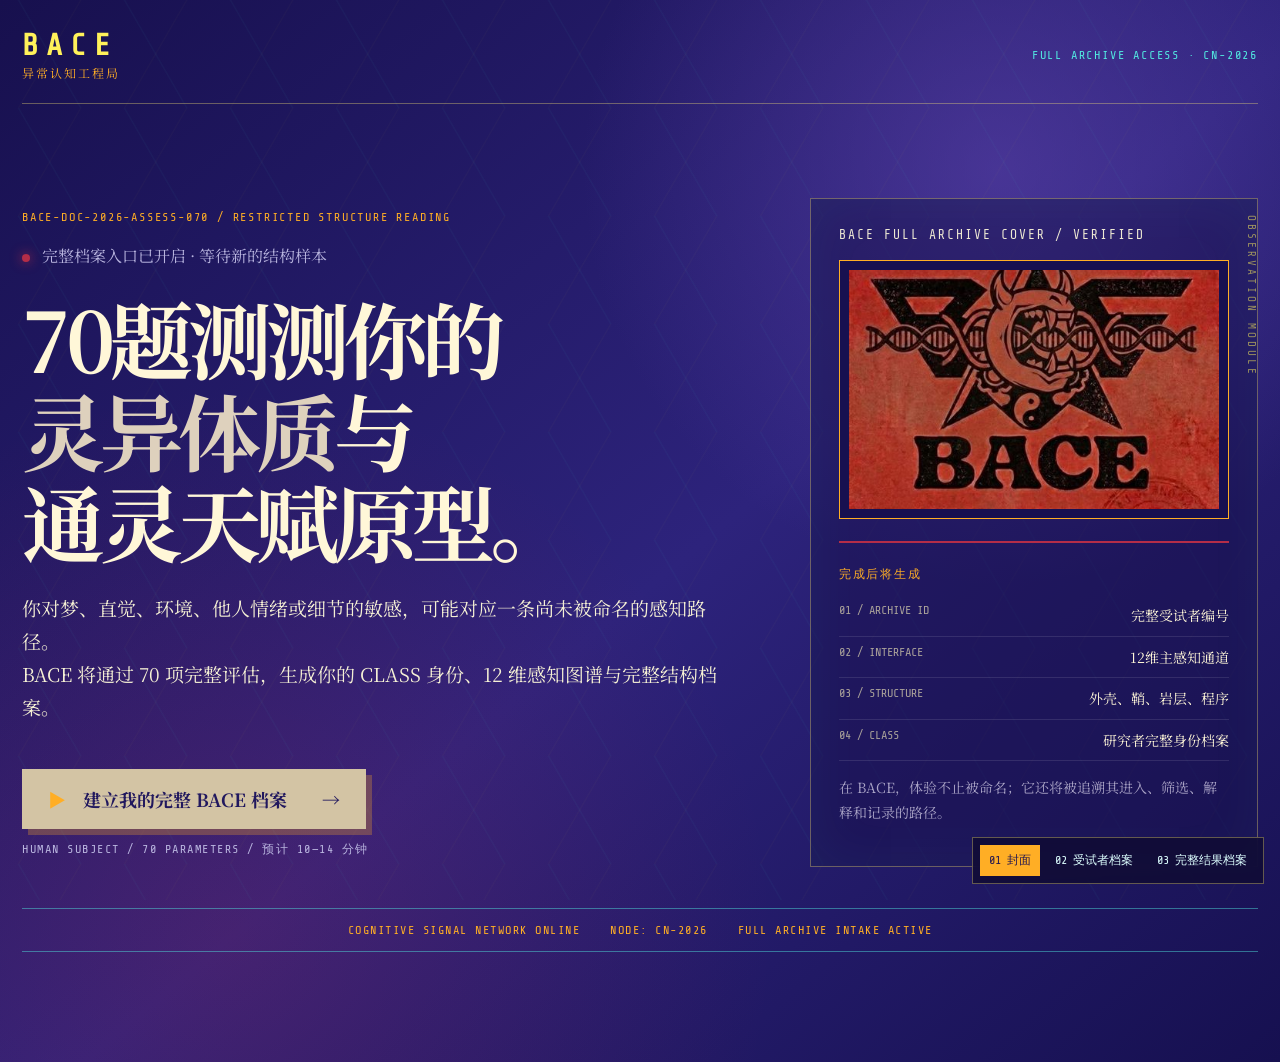
==== full70-archive-preview.html @ aa789748 "发布70题灵异体质完整档案移动端预览" ====
<!doctype html>
<html lang="zh-CN">
<head>
  <meta charset="utf-8">
  <meta name="viewport" content="width=device-width, initial-scale=1">
  <title>BACE｜70题完整结构档案 · 视觉预览</title>
  <link rel="preconnect" href="https://fonts.googleapis.com">
  <link rel="preconnect" href="https://fonts.gstatic.com" crossorigin>
  <link href="https://fonts.googleapis.com/css2?family=Noto+Serif+SC:wght@400;600;700;900&family=Share+Tech+Mono&display=swap" rel="stylesheet">
  <style>
    :root{--night:#19105a;--night2:#261e73;--paper:rgba(37,29,103,.75);--ink:#fff7d8;--yellow:#fff15a;--amber:#ffae25;--cyan:#52e9e1;--red:#b42d48;--line:rgba(255,235,117,.35);--muted:#b9b5df}*{box-sizing:border-box}html{background:#17104e}body{margin:0;min-height:100vh;color:var(--ink);font:16px/1.75 "Noto Serif SC",serif;background:radial-gradient(circle at 78% 16%,rgba(95,69,174,.55),transparent 26rem),radial-gradient(circle at 18% 88%,rgba(175,32,65,.19),transparent 34rem),linear-gradient(140deg,#17104e,#2d237c 53%,#161050)}body:before{content:"";position:fixed;inset:0;opacity:.34;pointer-events:none;background:linear-gradient(60deg,transparent 47%,rgba(82,233,225,.12) 48%,transparent 49%) 0 0/106px 108px,linear-gradient(120deg,transparent 47%,rgba(255,241,90,.08) 48%,transparent 49%) 0 0/106px 108px}.shell{position:relative;width:min(1240px,calc(100% - 44px));margin:auto;padding:28px 0 70px}.top{display:flex;justify-content:space-between;align-items:center;border-bottom:1px solid var(--line);padding:0 0 22px}.brand{font:700 30px "Share Tech Mono";letter-spacing:8px;color:var(--yellow)}.brand small{display:block;margin-top:2px;color:var(--amber);font:12px "Noto Serif SC";letter-spacing:2px}.mono,.eyebrow{font:12px/1.5 "Share Tech Mono";letter-spacing:1.8px}.eyebrow{color:var(--amber)}.mono{color:var(--cyan)}.screen{display:none}.screen.active{display:block}.hero{min-height:78vh;padding:92px 0 40px}.hero-grid{display:grid;grid-template-columns:1.15fr .72fr;gap:72px;align-items:center}.status{color:var(--muted)}.status i{display:inline-block;width:8px;height:8px;margin-right:8px;border-radius:50%;background:var(--red);box-shadow:0 0 12px var(--red)}h1{margin:22px 0 24px;font-size:clamp(50px,6.5vw,88px);line-height:1.1;letter-spacing:-.06em}h1 em{font-style:normal;color:#ded1bd}.lead{max-width:700px;font-size:19px;color:#f5f0d4}.primary{margin-top:26px;padding:17px 26px;border:0;background:#d3c4a4;color:#21185e;font:700 18px "Noto Serif SC";cursor:pointer;box-shadow:6px 6px 0 rgba(255,174,37,.28)}.primary span{color:var(--amber);margin-right:12px}.primary b{margin-left:30px}.entry-note{color:var(--muted);font:12px "Share Tech Mono";letter-spacing:1.5px}.cover-panel{position:relative;border:1px solid var(--line);padding:28px;background:rgba(26,19,77,.52);box-shadow:inset 0 0 56px rgba(82,233,225,.05)}.cover-panel:after{content:"OBSERVATION MODULE";position:absolute;right:-1px;top:16px;writing-mode:vertical-rl;color:rgba(255,241,90,.55);font:11px "Share Tech Mono";letter-spacing:3px}.cover-title{margin:0 0 18px;color:#eee9d3;font:13px "Share Tech Mono";letter-spacing:2px}.badge{margin:0;border:1px solid var(--amber);padding:9px;background:#171050}.badge img{display:block;width:100%;aspect-ratio:1.55;object-fit:cover}.panel-rule{height:2px;margin:22px 0;background:var(--red)}.cover-panel dl{margin:0}.cover-panel dl div{display:flex;justify-content:space-between;gap:8px;padding:8px 0;border-bottom:1px solid rgba(255,255,255,.1)}.cover-panel dt{color:#aaa29a;font:12px "Share Tech Mono"}.cover-panel dd{margin:0;font-size:14px}.panel-foot{color:#aaa4c6;font-size:14px}.file-line{display:flex;justify-content:center;gap:30px;margin-top:38px;padding:14px 0;border-top:1px solid rgba(82,233,225,.45);border-bottom:1px solid rgba(82,233,225,.45);font:12px "Share Tech Mono";letter-spacing:1.5px;color:var(--amber)}.dossier{width:min(860px,100%);margin:auto;padding:86px 0}.dossier h2{margin:12px 0 4px;font-size:47px;letter-spacing:-.04em}.muted{color:var(--cyan)}.archive-form{margin-top:38px}.archive-form label{display:block;margin:0 0 24px;color:#f9f0cf}.archive-form input,.archive-form select{display:block;width:100%;padding:12px 4px 11px;border:0;border-bottom:1px solid rgba(255,241,90,.5);background:transparent;color:var(--ink);font:18px "Noto Serif SC";outline:0}.archive-form select{appearance:auto}.archive-form option{background:#20185f}.field-note{display:block;margin-top:7px;color:var(--cyan);font-size:13px}.two{display:grid;grid-template-columns:1fr 1fr;gap:34px}.archive-form fieldset{margin:34px 0 25px;padding:17px 20px;border:1px solid rgba(82,233,225,.55)}.archive-form legend{padding:0 10px;color:var(--cyan)}.radio{display:inline-flex!important;align-items:center;gap:7px;margin:0 26px 0 0!important}.radio input{display:inline;width:auto;margin:0}.result{padding:60px 0}.result-head{display:flex;justify-content:space-between;align-items:center}.text-button{border:0;background:none;color:var(--cyan);font:inherit;cursor:pointer}.profile-grid{display:grid;grid-template-columns:330px 1fr;margin-top:18px;border:1px solid var(--line)}.identity-card{position:relative;padding:30px;border-right:1px solid var(--line);background:linear-gradient(145deg,rgba(255,174,37,.12),rgba(37,29,103,.28))}.stamp{display:inline-block;border:1px solid var(--amber);padding:5px 9px;color:var(--amber);font:11px "Share Tech Mono";letter-spacing:1px}.identity-card h2{margin:19px 0 2px;font-size:42px}.role-mark{display:grid;place-items:center;width:116px;height:116px;margin:28px 0;border:2px solid var(--yellow);border-radius:50%;color:var(--yellow);font:52px "Share Tech Mono";box-shadow:0 0 0 12px rgba(255,241,90,.06)}.role-card{padding:35px}.role-card h1{margin:12px 0 2px;font-size:clamp(48px,6vw,76px);color:var(--yellow)}.role-card h3{margin:0;color:var(--cyan);font:16px "Share Tech Mono"}.tag-row{display:flex;flex-wrap:wrap;gap:8px;margin:20px 0}.tag-row span{border:1px solid rgba(82,233,225,.5);padding:4px 10px;color:#bffefa;font-size:14px}.role-card blockquote{margin:22px 0 0;padding-left:17px;border-left:3px solid var(--amber);color:#fff1ba}.structural-head{display:flex;justify-content:space-between;align-items:end;margin-top:45px;padding-bottom:13px;border-bottom:1px solid var(--line)}.structural-head h2{margin:0;font-size:31px}.layer-grid{display:grid;grid-template-columns:repeat(4,1fr);gap:1px;margin-top:1px;background:var(--line);border:1px solid var(--line)}.layer{min-height:258px;padding:22px;background:rgba(25,18,79,.88)}.layer:nth-child(2){background:rgba(36,40,113,.94)}.layer:nth-child(3){background:rgba(56,39,114,.9)}.layer:nth-child(4){background:rgba(78,43,90,.86)}.layer h3{margin:8px 0;color:var(--yellow);font-size:23px}.layer p:last-child{color:#e7e1fa;font-size:14px}.matrix{margin-top:24px;padding:25px;border:1px solid var(--line);background:rgba(25,18,79,.62)}.matrix-top{display:flex;justify-content:space-between;gap:20px;padding-bottom:14px;border-bottom:1px solid var(--line)}.matrix h2{margin:4px 0 0;font-size:30px}.trait-grid{display:grid;grid-template-columns:repeat(2,1fr);gap:0 32px;margin-top:12px}.trait{display:grid;grid-template-columns:128px 1fr 42px;gap:10px;align-items:center;padding:10px 0;border-bottom:1px solid rgba(255,255,255,.09);font-size:13px}.trait i{display:block;height:7px;background:#141049}.trait b{display:block;height:100%;background:linear-gradient(90deg,var(--cyan),var(--yellow))}.trait strong{font:13px "Share Tech Mono";color:var(--yellow)}.relation-grid{display:grid;grid-template-columns:1.2fr .8fr;gap:18px;margin-top:22px}.note{padding:24px;border:1px solid var(--line);background:rgba(38,29,103,.7)}.note h2{margin:6px 0 10px;font-size:22px}.note p:last-child{margin:0;color:#e9e6ff}.quick-nav{position:fixed;right:16px;bottom:16px;display:flex;gap:6px;padding:7px;background:rgba(16,12,53,.88);border:1px solid var(--line);backdrop-filter:blur(8px)}.quick-nav button{border:0;background:transparent;color:#dff;cursor:pointer;font:12px "Share Tech Mono";padding:7px 9px}.quick-nav button.active{background:var(--amber);color:#251850}@media(max-width:760px){.shell{width:min(100% - 24px,1240px);padding-top:18px}.top .mono{display:none}.hero{padding-top:52px}.hero-grid,.profile-grid,.relation-grid{grid-template-columns:1fr}.cover-panel{margin-top:4px}.file-line{flex-wrap:wrap;gap:10px;text-align:center}.two,.layer-grid{grid-template-columns:1fr}.dossier{padding:55px 0}.dossier h2{font-size:39px}.profile-grid .identity-card{border-right:0;border-bottom:1px solid var(--line)}.trait-grid{grid-template-columns:1fr}.matrix-top{display:block}.role-card{padding:25px}.role-card h1{font-size:53px}.hero h1{font-size:53px}}
  </style>
</head>
<body>
  <main class="shell">
    <header class="top"><div class="brand">BACE<small>异常认知工程局</small></div><div class="mono">FULL ARCHIVE ACCESS · CN-2026</div></header>
    <section id="cover" class="screen active hero">
      <div class="hero-grid"><div><p class="eyebrow">BACE-DOC-2026-ASSESS-070 / RESTRICTED STRUCTURE READING</p><p class="status"><i></i> 完整档案入口已开启 · 等待新的结构样本</p><h1>你感知到的，<br>究竟从何处<em>进入</em>？</h1><p class="lead">20 题记录你最活跃的感知方向。70 题完整评估将继续读取你的灵骸外壳、鞘—皮质屏蔽体、核心信念岩层与认知程序，生成一份完整的 BACE 研究者结构档案。</p><button class="primary" onclick="show('subject')"><span>▶</span> 建立我的完整 BACE 档案 <b>→</b></button><p class="entry-note">HUMAN SUBJECT / 70 PARAMETERS / 预计 10—14 分钟</p></div><aside class="cover-panel"><p class="cover-title">BACE FULL ARCHIVE COVER / VERIFIED</p><figure class="badge"><img src="assets/bace-badge-cover.jpg" alt="BACE异常认知工程局徽章封面"></figure><div class="panel-rule"></div><p class="eyebrow">完成后将生成</p><dl><div><dt>01 / ARCHIVE ID</dt><dd>完整受试者编号</dd></div><div><dt>02 / INTERFACE</dt><dd>12维主感知通道</dd></div><div><dt>03 / STRUCTURE</dt><dd>外壳、鞘、岩层、程序</dd></div><div><dt>04 / CLASS</dt><dd>研究者完整身份档案</dd></div></dl><p class="panel-foot">在 BACE，体验不止被命名；它还将被追溯其进入、筛选、解释和记录的路径。</p></aside></div><div class="file-line"><span>COGNITIVE SIGNAL NETWORK ONLINE</span><span>NODE: CN-2026</span><span>FULL ARCHIVE INTAKE ACTIVE</span></div>
    </section>
    <section id="subject" class="screen dossier"><p class="eyebrow">SUBJECT REGISTRATION / 01 · FULL ARCHIVE</p><h2>建立完整受试者档案</h2><p class="muted">信息仅保留在你的当前浏览器中，用于生成本次完整结构档案。</p><form class="archive-form" onsubmit="event.preventDefault();show('result')"><label>受试者代号<input required maxlength="16" placeholder="例如：夜班观察员 / 北纬32号"><small class="field-note">建议使用“特征 + 身份”或“地点 + 编号”：如 梦境记录员、江北-07、静默观测者。</small></label><div class="two"><label>年龄区间<select><option>18岁以下</option><option selected>18—24岁</option><option>25—30岁</option><option>31—40岁</option><option>41岁以上</option></select></label><label>性别<select><option selected>不透露</option><option>男</option><option>女</option><option>其他 / 自定义</option></select></label></div><div class="two"><label>所在地区<input placeholder="例如：江苏·南京"><small class="field-note">填写省/直辖市 · 城市即可，例如：江苏·南京。</small></label><label>职业 / 当前主要身份<select><option selected>暂不填写</option><option>在校学生</option><option>上班族 / 企业职员</option><option>体制内 / 公共服务</option><option>专业技术 / 工程 / 生产</option><option>商业 / 销售 / 服务业</option><option>内容创作 / 自由职业</option><option>个体经营 / 创业者</option><option>转型中 / 退休</option></select><small class="field-note">按你当前最主要的状态选择即可，不需要精确到具体行业。</small></label></div><fieldset><legend>进入完整档案前，你更接近哪种状态？</legend><label class="radio"><input type="radio" name="state" checked> 普通观察者</label><label class="radio"><input type="radio" name="state"> 异常体验者</label><label class="radio"><input type="radio" name="state"> 研究兴趣者</label></fieldset><button class="primary" type="submit"><span>▶</span> 生成完整档案编号并开始读取 <b>→</b></button></form></section>
    <section id="result" class="screen result"><div class="result-head"><p class="eyebrow">SUBJECT STRUCTURE PROFILE / GENERATED</p><button class="text-button" onclick="show('cover')">重新建立档案 ↗</button></div><div class="profile-grid"><aside class="identity-card"><span class="stamp">L3 / α级高响应样本</span><p>完整受试者</p><h2>夜航记录员</h2><div class="role-mark">05</div><p class="mono">BACE-CN-70-042781</p><p>生成日期：2026.09.28</p><p class="mono">江苏 · 南京 / 未登记职业</p></aside><article class="role-card"><p class="eyebrow">PRIMARY CLASS / FULL RESEARCHER IDENTITY</p><h1>梦行者</h1><h3>CLASS-005 · DREAM INTERFACE PROFILE</h3><p>该样本以梦境通道为主入口，醒后保留较多叙事片段，并常以预知直觉与裂隙感知作为相邻通道。完整档案进一步显示：该体验并非只停留在梦本身，而会在筛选、解释和记录中持续形成个人结构。</p><div class="tag-row"><span>深眠接口者</span><span>梦境记录</span><span>求证岩层</span><span>双重校准</span></div><blockquote>“梦不是结论；它是一次等待现实校对的内部记录。”</blockquote></article></div><div class="structural-head"><div><p class="eyebrow">FULL STRUCTURE READING / 04 LAYERS</p><h2>你的完整感知结构</h2></div><p class="mono">70 PARAMETERS / FULL ARCHIVE</p></div><section class="layer-grid"><article class="layer"><p class="eyebrow">01 / 灵骸外壳</p><h3>梦境主接口型</h3><p>你首先通过梦境叙事、醒后画面与重复场景接收线索；预知直觉为次级协同入口。</p></article><article class="layer"><p class="eyebrow">02 / 鞘—皮质屏蔽体</p><h3>选择性通透型</h3><p>你有较明确的信息筛选节律。强烈体验进入后，通常仍能通过记录、休息或现实核对回到稳定状态。</p></article><article class="layer"><p class="eyebrow">03 / 核心信念岩层</p><h3>求证岩层</h3><p>面对难解释的体验，你更倾向追问来源、时间线和可核对信息，而不是急于把它当成定论。</p></article><article class="layer"><p class="eyebrow">04 / 认知程序群</p><h3>双重校准程序</h3><p>你会保留体验记录，也会在新的现实信息出现后回看、修正原先的解释与判断。</p></article></section><section class="matrix"><div class="matrix-top"><div><p class="eyebrow">COGNITIVE ATTRIBUTE MATRIX / FULL</p><h2>12维完整感知分布</h2></div><p class="mono">本次体验倾向 / 非能力等级</p></div><div class="trait-grid"><div class="trait"><span>T1 灵视</span><i><b style="width:52%"></b></i><strong>52%</strong></div><div class="trait"><span>T2 灵听</span><i><b style="width:38%"></b></i><strong>38%</strong></div><div class="trait"><span>T3 灵嗅／灵触</span><i><b style="width:46%"></b></i><strong>46%</strong></div><div class="trait"><span>T4 空间感知</span><i><b style="width:64%"></b></i><strong>64%</strong></div><div class="trait"><span>T5 预知直觉</span><i><b style="width:78%"></b></i><strong>78%</strong></div><div class="trait"><span>T6 梦境通道</span><i><b style="width:92%"></b></i><strong>92%</strong></div><div class="trait"><span>T7 共情感知</span><i><b style="width:57%"></b></i><strong>57%</strong></div><div class="trait"><span>T8 身体信号</span><i><b style="width:68%"></b></i><strong>68%</strong></div><div class="trait"><span>T9 裂隙感知</span><i><b style="width:72%"></b></i><strong>72%</strong></div><div class="trait"><span>T10 家族印记</span><i><b style="width:44%"></b></i><strong>44%</strong></div><div class="trait"><span>T11 环境共振</span><i><b style="width:66%"></b></i><strong>66%</strong></div><div class="trait"><span>T12 认知训练</span><i><b style="width:81%"></b></i><strong>81%</strong></div></div></section><section class="relation-grid"><article class="note"><p class="eyebrow">CLASS RELATION / FULL</p><h2>主—次—潜在角色关系</h2><p><b>主角色：梦行者</b>负责接收睡眠与梦境叙事中的线索；<b>次角色：预知者</b>让你倾向把重复梦境与现实中的时机、变化进行对照；<b>潜在角色：裂隙感应者</b>则解释了你为何会记住未闭合的片段、矛盾细节与“尚未结束”的感受。三者并非互相排斥，而是同一结构里的不同位置。</p></article><article class="note"><p class="eyebrow">ARCHIVE TASK / 07 DAYS</p><h2>下一步观察任务</h2><p>连续 7 天记录：入睡前状态、梦中关键词、醒后情绪、当天可核对事件。第 7 天回看时，只标出“重复出现”的线索，不对单次体验下结论。</p></article></section></section>
  </main>
  <nav class="quick-nav"><button class="active" onclick="show('cover',this)">01 封面</button><button onclick="show('subject',this)">02 受试者档案</button><button onclick="show('result',this)">03 完整结果档案</button></nav>
  <script>
    function show(id,button){document.querySelectorAll('.screen').forEach(x=>x.classList.remove('active'));document.getElementById(id).classList.add('active');document.querySelectorAll('.quick-nav button').forEach(x=>x.classList.remove('active'));if(button)button.classList.add('active');scrollTo({top:0,behavior:'smooth'})}
    /* 70题版封面：保留20题的档案感，将用户动机说得更直接。 */
    const coverTitle=document.querySelector('#cover h1');
    coverTitle.innerHTML='70题测测你的<br><em>灵异体质</em>与<br>通灵天赋原型。';
    document.querySelector('#cover .lead').innerHTML='你对梦、直觉、环境、他人情绪或细节的敏感，可能对应一条尚未被命名的感知路径。<br>BACE 将通过 70 项完整评估，生成你的 CLASS 身份、12 维感知图谱与完整结构档案。';
    const form=document.querySelector('.archive-form');
    const contact=document.createElement('label');
    contact.innerHTML='微信联系方式（选填）<input id="wechat" maxlength="40" placeholder="例如：BACE_Observer_07"><small class="field-note">仅写入本设备的本次预览档案；当前页面不会上传、发送或公开该信息。</small>';
    form.querySelector('fieldset').before(contact);
    const archiveEnhancement=document.createElement('div');
    archiveEnhancement.className='expanded-archive';
    archiveEnhancement.innerHTML=`
      <section class="archive-disclaimer">
        <p class="eyebrow">ARCHIVE NATURE / 档案性质</p>
        <strong>BACE原创世界观互动与自我观察模型</strong>
        <p>本档案使用“灵异体质、通灵天赋、灵视、预知、灵骸外壳”等BACE内部术语，对本次答题中的注意、记忆、感受与解释倾向进行世界观归档。结果不证明超自然现象真实存在，不证明受试者拥有通灵能力，也不构成医学诊断、心理诊断、治疗建议或现实事件认定。</p>
      </section>
      <section class="paranormal-verdict">
        <div class="verdict-main">
          <p class="eyebrow">PARANORMAL CONSTITUTION / 灵异体质总判定</p>
          <span class="archive-code">DREAM-CONTACT / α-05</span>
          <h2>梦境接触型<br><em>高响应原型</em></h2>
          <p>本次70项记录显示：你的异常信息路径主要由<strong>T6梦境通道</strong>进入，经<strong>T5预知直觉</strong>完成现实对照，并由<strong>T9裂隙感知</strong>保留尚未闭合的片段。BACE将这一组合暂时归档为“梦境—预知—裂隙”复合结构。</p>
        </div>
        <aside class="verdict-meta">
          <p class="eyebrow">ARCHIVE STATUS</p>
          <dl><div><dt>灵异体质原型</dt><dd>梦境接触型</dd></div><div><dt>主要通灵接口</dt><dd>非清醒信息接口</dd></div><div><dt>主结构清晰度</dt><dd>高</dd></div><div><dt>档案活跃状态</dt><dd>α / 高响应</dd></div><div><dt>能力事实认证</dt><dd>不适用</dd></div></dl>
        </aside>
      </section>
      <section class="archive-section">
        <div class="section-heading"><div><p class="eyebrow">PHENOMENON MATCH / 现象档案匹配</p><h2>你更容易挂靠的超自然现象</h2></div><p>世界观归档，不代表事件事实</p></div>
        <div class="phenomena-grid">
          <article><span>PRIMARY / 01</span><b>DREAM-004</b><h3>重复梦境结构</h3><p>重复地点、道路、房间、人物或能够延续前一次情节的梦境。</p><em>现象倾向：高</em></article>
          <article><span>SECONDARY / 02</span><b>SYNC-002</b><h3>同步性对照</h3><p>梦中片段与现实中的时机、关系变化或场景产生主观对应。</p><em>现象倾向：中高</em></article>
          <article><span>LATENT / 03</span><b>RIFT-003</b><h3>未闭合叙事残留</h3><p>对没有结尾的梦、无法进入的房间或中断的对话持续保留记忆。</p><em>现象倾向：中高</em></article>
        </div>
      </section>
      <section class="archive-section evidence-section">
        <div class="section-heading"><div><p class="eyebrow">STRUCTURAL EVIDENCE TRACE / 判定溯源</p><h2>为什么被归档为“梦行者”</h2></div><p>仅展示解释依据，不公开核心权重</p></div>
        <div class="evidence-grid">
          <article><span>01 / 主支持</span><h3>T6 梦境通道 · 92%</h3><p>你在梦境连续性、重复地点、醒后画面和梦境记录等观察项中持续高响应。</p></article>
          <article><span>02 / 协同支持</span><h3>T5 预知直觉 · 78%</h3><p>你会把梦境与现实中的时机、变化和重复线索进行对照，同时保留求证倾向。</p></article>
          <article><span>03 / 背景支持</span><h3>T9 裂隙感知 · 72%</h3><p>你容易记住不完整、矛盾或未闭合的片段，使部分梦境在醒后持续停留。</p></article>
          <article><span>04 / 排除说明</span><h3>灵听与家族印记未形成主支持</h3><p>声音与家族叙事在本次记录中响应较低，因此不纳入主要CLASS判定。</p></article>
        </div>
      </section>
      <section class="archive-section interface-section">
        <div class="section-heading"><div><p class="eyebrow">ANOMALOUS INTERFACE / 通灵接口解释</p><h2>你的异常信息怎样进入</h2></div><p>灵骸外壳：梦境主接口型</p></div>
        <div class="signal-path"><div><b>现实经历</b><small>地点、关系、压力与未完成事件</small></div><i>→</i><div><b>睡眠重组</b><small>形成梦中人物、道路、房间与情节</small></div><i>→</i><div><b>醒后残留</b><small>保留画面、情绪、声音或身体感觉</small></div><i>→</i><div><b>现实对照</b><small>注意相似地点、时机和重复线索</small></div></div>
        <div class="dual-reading"><article><p class="eyebrow">BACE WORLDVIEW READING</p><h3>非清醒信息接口</h3><p>在BACE世界观中，梦行者的灵骸外壳会在睡眠阶段降低日常感官干扰，使梦境成为异常信息的临时载体。进入档案的通常不是完整答案，而是人物、地点、情绪、物件或一句话。</p></article><article><p class="eyebrow">REALITY CALIBRATION</p><h3>梦境也会受到现实因素影响</h3><p>梦境内容可能受到睡眠质量、近期经历、情绪压力、记忆加工和期待影响。相似感不等于预知；只有提前记录、能够核对且重复出现的结构，才适合进入后续观察。</p></article></div>
      </section>
      <section class="archive-section manifestation-section">
        <div class="section-heading"><div><p class="eyebrow">MANIFESTATION PROFILE / 现象表现</p><h2>这种体质可能怎样出现</h2></div><p>体验描述，不代表必然发生</p></div>
        <div class="manifest-grid"><ul><li>反复梦见同一地点、建筑、道路或人物</li><li>梦境能够承接前一次没有结束的情节</li><li>醒来后长时间保留某个画面、声音或情绪</li><li>进入某个现实场景时产生强烈的梦境熟悉感</li><li>重大变化前后，梦境密度与清晰度明显增加</li><li>容易注意梦境与现实之间的重复符号和时机</li></ul><aside><p class="eyebrow">HIGH RESPONSE CONDITIONS</p><h3>高响应条件</h3><p>睡眠节律变化、陌生地点、关系转折、重大压力、接触旧物或照片，以及连续疲劳之后。</p><p class="eyebrow">PRIMARY RESOURCE</p><h3>主要资源</h3><p>梦境叙事记忆、象征联想、重复线索识别、长期观察与档案记录。</p></aside></div>
      </section>
      <section class="archive-section risk-section">
        <div class="section-heading"><div><p class="eyebrow">SIGNAL CONTAMINATION / 假信号与过载</p><h2>哪些情况容易造成误读</h2></div><p>管理体验，不制造恐惧</p></div>
        <div class="risk-grid"><article><b>事后选择性对应</b><p>只记住梦境中与现实相符的部分，忽略大量没有发生的内容。</p></article><article><b>醒后补写</b><p>在解释过程中无意加入原梦境没有出现的情节，使记录看起来更准确。</p></article><article><b>睡眠与压力污染</b><p>睡眠不足、焦虑、饮食或药物变化可能增强梦境清晰度和情绪残留。</p></article><article><b>单次体验定论</b><p>把一次相似或巧合直接认定为预知、接触或外部讯息。</p></article></div>
      </section>
      <section class="archive-section protocol-section">
        <div class="protocol-card"><p class="eyebrow">BACE FIELD PROTOCOL / OBS-070-01</p><h2>七日梦境—现实对照任务</h2><ol><li><b>入睡前：</b>记录疲劳、情绪、地点与当天的重要事件。</li><li><b>醒来后：</b>只记录原始人物、地点、物件、声音与情绪，不立即解释。</li><li><b>当天结束：</b>记录是否出现能够核对的重复线索，同时记录没有对应的内容。</li><li><b>第七天：</b>只分析重复出现的结构，不以单次体验形成结论。</li></ol></div>
        <div class="medical-boundary"><p class="eyebrow">SAFETY BOUNDARY / 安全边界</p><h2>本档案没有医疗或心理诊断功效</h2><p>BACE协议不能替代医疗检查、心理咨询、治疗或紧急援助。若噩梦、失眠、听见或看见异常事物等体验持续影响睡眠、工作、人际关系，或让你担忧自己与他人的安全，请停止继续赋予超自然解释，优先联系可信赖的家人、当地医疗机构或具备资质的心理健康专业人员。</p></div>
      </section>`;
    document.querySelector('#result .structural-head').before(archiveEnhancement);
    const archiveStyle=document.createElement('style');
    archiveStyle.textContent=`.expanded-archive{margin-top:24px}.archive-disclaimer{padding:22px 25px;border:1px solid rgba(82,233,225,.45);border-left:4px solid var(--cyan);background:rgba(82,233,225,.07)}.archive-disclaimer strong{display:block;margin:5px 0 8px;color:var(--yellow);font-size:20px}.archive-disclaimer p:last-child{margin:0;color:#e0e5f5}.paranormal-verdict{display:grid;grid-template-columns:1.35fr .65fr;margin-top:22px;border:1px solid var(--line);background:linear-gradient(135deg,rgba(180,45,72,.17),rgba(38,29,103,.82))}.verdict-main{padding:30px}.verdict-main h2{font-size:clamp(38px,5vw,60px);line-height:1.13;margin:12px 0;color:var(--yellow)}.verdict-main h2 em{font-style:normal;color:#f3ded0}.archive-code{display:inline-block;padding:5px 9px;border:1px solid var(--red);color:#ffb2b8;font:12px "Share Tech Mono"}.verdict-meta{padding:27px;border-left:1px solid var(--line);background:rgba(18,13,66,.42)}.verdict-meta dl{margin:13px 0 0}.verdict-meta dl div{padding:9px 0;border-bottom:1px solid rgba(255,255,255,.1)}.verdict-meta dt{color:var(--muted);font-size:12px}.verdict-meta dd{margin:2px 0 0;color:var(--yellow)}.archive-section{margin-top:24px;padding:25px;border:1px solid var(--line);background:rgba(24,18,78,.63)}.section-heading{display:flex;justify-content:space-between;gap:20px;align-items:end;padding-bottom:13px;border-bottom:1px solid var(--line)}.section-heading h2{margin:3px 0 0;font-size:28px}.section-heading>p{margin:0;color:var(--muted);font-size:13px}.phenomena-grid,.evidence-grid,.risk-grid{display:grid;gap:12px;margin-top:18px}.phenomena-grid{grid-template-columns:repeat(3,1fr)}.evidence-grid,.risk-grid{grid-template-columns:repeat(2,1fr)}.phenomena-grid article,.evidence-grid article,.risk-grid article{padding:19px;border:1px solid rgba(82,233,225,.25);background:rgba(35,30,100,.58)}.phenomena-grid span,.evidence-grid span{color:var(--amber);font:11px "Share Tech Mono"}.phenomena-grid b{display:block;margin-top:8px;color:var(--cyan);font:13px "Share Tech Mono"}.phenomena-grid h3,.evidence-grid h3,.risk-grid b{display:block;margin:5px 0;color:var(--yellow);font-size:19px}.phenomena-grid p,.evidence-grid p,.risk-grid p{margin:6px 0;color:#e8e3f4;font-size:14px}.phenomena-grid em{color:var(--amber);font-style:normal;font-size:13px}.signal-path{display:grid;grid-template-columns:1fr auto 1fr auto 1fr auto 1fr;gap:9px;align-items:center;margin:20px 0}.signal-path div{min-height:112px;padding:16px;border:1px solid rgba(255,241,90,.3);background:rgba(42,35,112,.64)}.signal-path b{display:block;color:var(--yellow)}.signal-path small{color:#ddd9ed}.signal-path i{color:var(--amber);font-style:normal}.dual-reading{display:grid;grid-template-columns:1fr 1fr;gap:12px}.dual-reading article{padding:20px;background:rgba(35,29,101,.66);border-left:3px solid var(--amber)}.dual-reading article:last-child{border-left-color:var(--cyan)}.dual-reading h3{margin:5px 0;color:var(--yellow)}.dual-reading p:last-child{margin-bottom:0}.manifest-grid{display:grid;grid-template-columns:1.15fr .85fr;gap:18px;margin-top:18px}.manifest-grid ul{display:grid;grid-template-columns:1fr 1fr;gap:10px;margin:0;padding:0;list-style:none}.manifest-grid li{padding:14px;border:1px solid rgba(255,255,255,.1);background:rgba(35,29,101,.55)}.manifest-grid li:before{content:'◆';margin-right:8px;color:var(--amber)}.manifest-grid aside{padding:21px;border:1px solid rgba(82,233,225,.3);background:rgba(82,233,225,.06)}.manifest-grid h3{margin:4px 0;color:var(--yellow)}.protocol-section{display:grid;grid-template-columns:1fr 1fr;gap:14px;background:transparent;border:0;padding:0}.protocol-card,.medical-boundary{padding:25px;border:1px solid var(--line)}.protocol-card{background:linear-gradient(145deg,rgba(255,174,37,.12),rgba(35,29,101,.72))}.medical-boundary{background:rgba(82,233,225,.07);border-left:4px solid var(--cyan)}.protocol-card h2,.medical-boundary h2{font-size:25px;margin:5px 0 10px}.protocol-card ol{padding-left:22px}.protocol-card li{margin-bottom:9px}.medical-boundary p:last-child{color:#e4e8f2}@media(max-width:760px){.paranormal-verdict,.phenomena-grid,.evidence-grid,.risk-grid,.dual-reading,.manifest-grid,.protocol-section{grid-template-columns:1fr}.verdict-meta{border-left:0;border-top:1px solid var(--line)}.section-heading{display:block}.signal-path{grid-template-columns:1fr}.signal-path i{text-align:center;transform:rotate(90deg)}.manifest-grid ul{grid-template-columns:1fr}.archive-section{padding:18px}.verdict-main,.verdict-meta{padding:22px}}`;
    document.head.append(archiveStyle);
  </script>
</body>
</html>
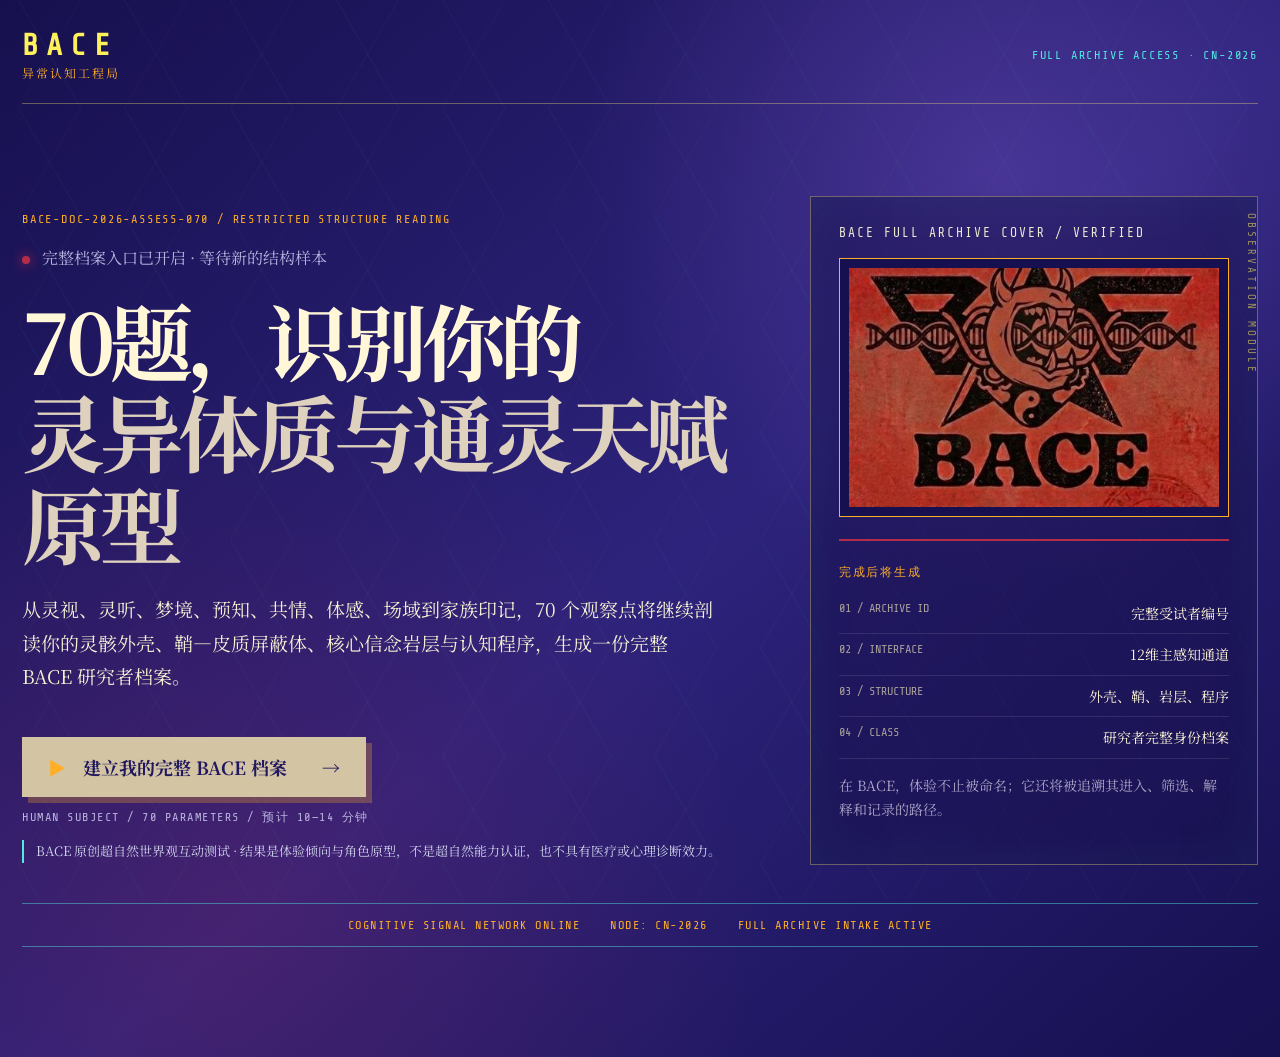
==== commit fe630d0b: "接入 70题评估流程与完整结果档案" ====
--- a/full70-archive-preview.html
+++ b/full70-archive-preview.html
@@ -90,6 +90,7 @@
     archiveStyle.textContent=`.expanded-archive{margin-top:24px}.archive-disclaimer{padding:22px 25px;border:1px solid rgba(82,233,225,.45);border-left:4px solid var(--cyan);background:rgba(82,233,225,.07)}.archive-disclaimer strong{display:block;margin:5px 0 8px;color:var(--yellow);font-size:20px}.archive-disclaimer p:last-child{margin:0;color:#e0e5f5}.paranormal-verdict{display:grid;grid-template-columns:1.35fr .65fr;margin-top:22px;border:1px solid var(--line);background:linear-gradient(135deg,rgba(180,45,72,.17),rgba(38,29,103,.82))}.verdict-main{padding:30px}.verdict-main h2{font-size:clamp(38px,5vw,60px);line-height:1.13;margin:12px 0;color:var(--yellow)}.verdict-main h2 em{font-style:normal;color:#f3ded0}.archive-code{display:inline-block;padding:5px 9px;border:1px solid var(--red);color:#ffb2b8;font:12px "Share Tech Mono"}.verdict-meta{padding:27px;border-left:1px solid var(--line);background:rgba(18,13,66,.42)}.verdict-meta dl{margin:13px 0 0}.verdict-meta dl div{padding:9px 0;border-bottom:1px solid rgba(255,255,255,.1)}.verdict-meta dt{color:var(--muted);font-size:12px}.verdict-meta dd{margin:2px 0 0;color:var(--yellow)}.archive-section{margin-top:24px;padding:25px;border:1px solid var(--line);background:rgba(24,18,78,.63)}.section-heading{display:flex;justify-content:space-between;gap:20px;align-items:end;padding-bottom:13px;border-bottom:1px solid var(--line)}.section-heading h2{margin:3px 0 0;font-size:28px}.section-heading>p{margin:0;color:var(--muted);font-size:13px}.phenomena-grid,.evidence-grid,.risk-grid{display:grid;gap:12px;margin-top:18px}.phenomena-grid{grid-template-columns:repeat(3,1fr)}.evidence-grid,.risk-grid{grid-template-columns:repeat(2,1fr)}.phenomena-grid article,.evidence-grid article,.risk-grid article{padding:19px;border:1px solid rgba(82,233,225,.25);background:rgba(35,30,100,.58)}.phenomena-grid span,.evidence-grid span{color:var(--amber);font:11px "Share Tech Mono"}.phenomena-grid b{display:block;margin-top:8px;color:var(--cyan);font:13px "Share Tech Mono"}.phenomena-grid h3,.evidence-grid h3,.risk-grid b{display:block;margin:5px 0;color:var(--yellow);font-size:19px}.phenomena-grid p,.evidence-grid p,.risk-grid p{margin:6px 0;color:#e8e3f4;font-size:14px}.phenomena-grid em{color:var(--amber);font-style:normal;font-size:13px}.signal-path{display:grid;grid-template-columns:1fr auto 1fr auto 1fr auto 1fr;gap:9px;align-items:center;margin:20px 0}.signal-path div{min-height:112px;padding:16px;border:1px solid rgba(255,241,90,.3);background:rgba(42,35,112,.64)}.signal-path b{display:block;color:var(--yellow)}.signal-path small{color:#ddd9ed}.signal-path i{color:var(--amber);font-style:normal}.dual-reading{display:grid;grid-template-columns:1fr 1fr;gap:12px}.dual-reading article{padding:20px;background:rgba(35,29,101,.66);border-left:3px solid var(--amber)}.dual-reading article:last-child{border-left-color:var(--cyan)}.dual-reading h3{margin:5px 0;color:var(--yellow)}.dual-reading p:last-child{margin-bottom:0}.manifest-grid{display:grid;grid-template-columns:1.15fr .85fr;gap:18px;margin-top:18px}.manifest-grid ul{display:grid;grid-template-columns:1fr 1fr;gap:10px;margin:0;padding:0;list-style:none}.manifest-grid li{padding:14px;border:1px solid rgba(255,255,255,.1);background:rgba(35,29,101,.55)}.manifest-grid li:before{content:'◆';margin-right:8px;color:var(--amber)}.manifest-grid aside{padding:21px;border:1px solid rgba(82,233,225,.3);background:rgba(82,233,225,.06)}.manifest-grid h3{margin:4px 0;color:var(--yellow)}.protocol-section{display:grid;grid-template-columns:1fr 1fr;gap:14px;background:transparent;border:0;padding:0}.protocol-card,.medical-boundary{padding:25px;border:1px solid var(--line)}.protocol-card{background:linear-gradient(145deg,rgba(255,174,37,.12),rgba(35,29,101,.72))}.medical-boundary{background:rgba(82,233,225,.07);border-left:4px solid var(--cyan)}.protocol-card h2,.medical-boundary h2{font-size:25px;margin:5px 0 10px}.protocol-card ol{padding-left:22px}.protocol-card li{margin-bottom:9px}.medical-boundary p:last-child{color:#e4e8f2}@media(max-width:760px){.paranormal-verdict,.phenomena-grid,.evidence-grid,.risk-grid,.dual-reading,.manifest-grid,.protocol-section{grid-template-columns:1fr}.verdict-meta{border-left:0;border-top:1px solid var(--line)}.section-heading{display:block}.signal-path{grid-template-columns:1fr}.signal-path i{text-align:center;transform:rotate(90deg)}.manifest-grid ul{grid-template-columns:1fr}.archive-section{padding:18px}.verdict-main,.verdict-meta{padding:22px}}`;
     document.head.append(archiveStyle);
   </script>
+  <script src="bace-70-final.js?v=20261001"></script>
 </body>
 </html>
 
